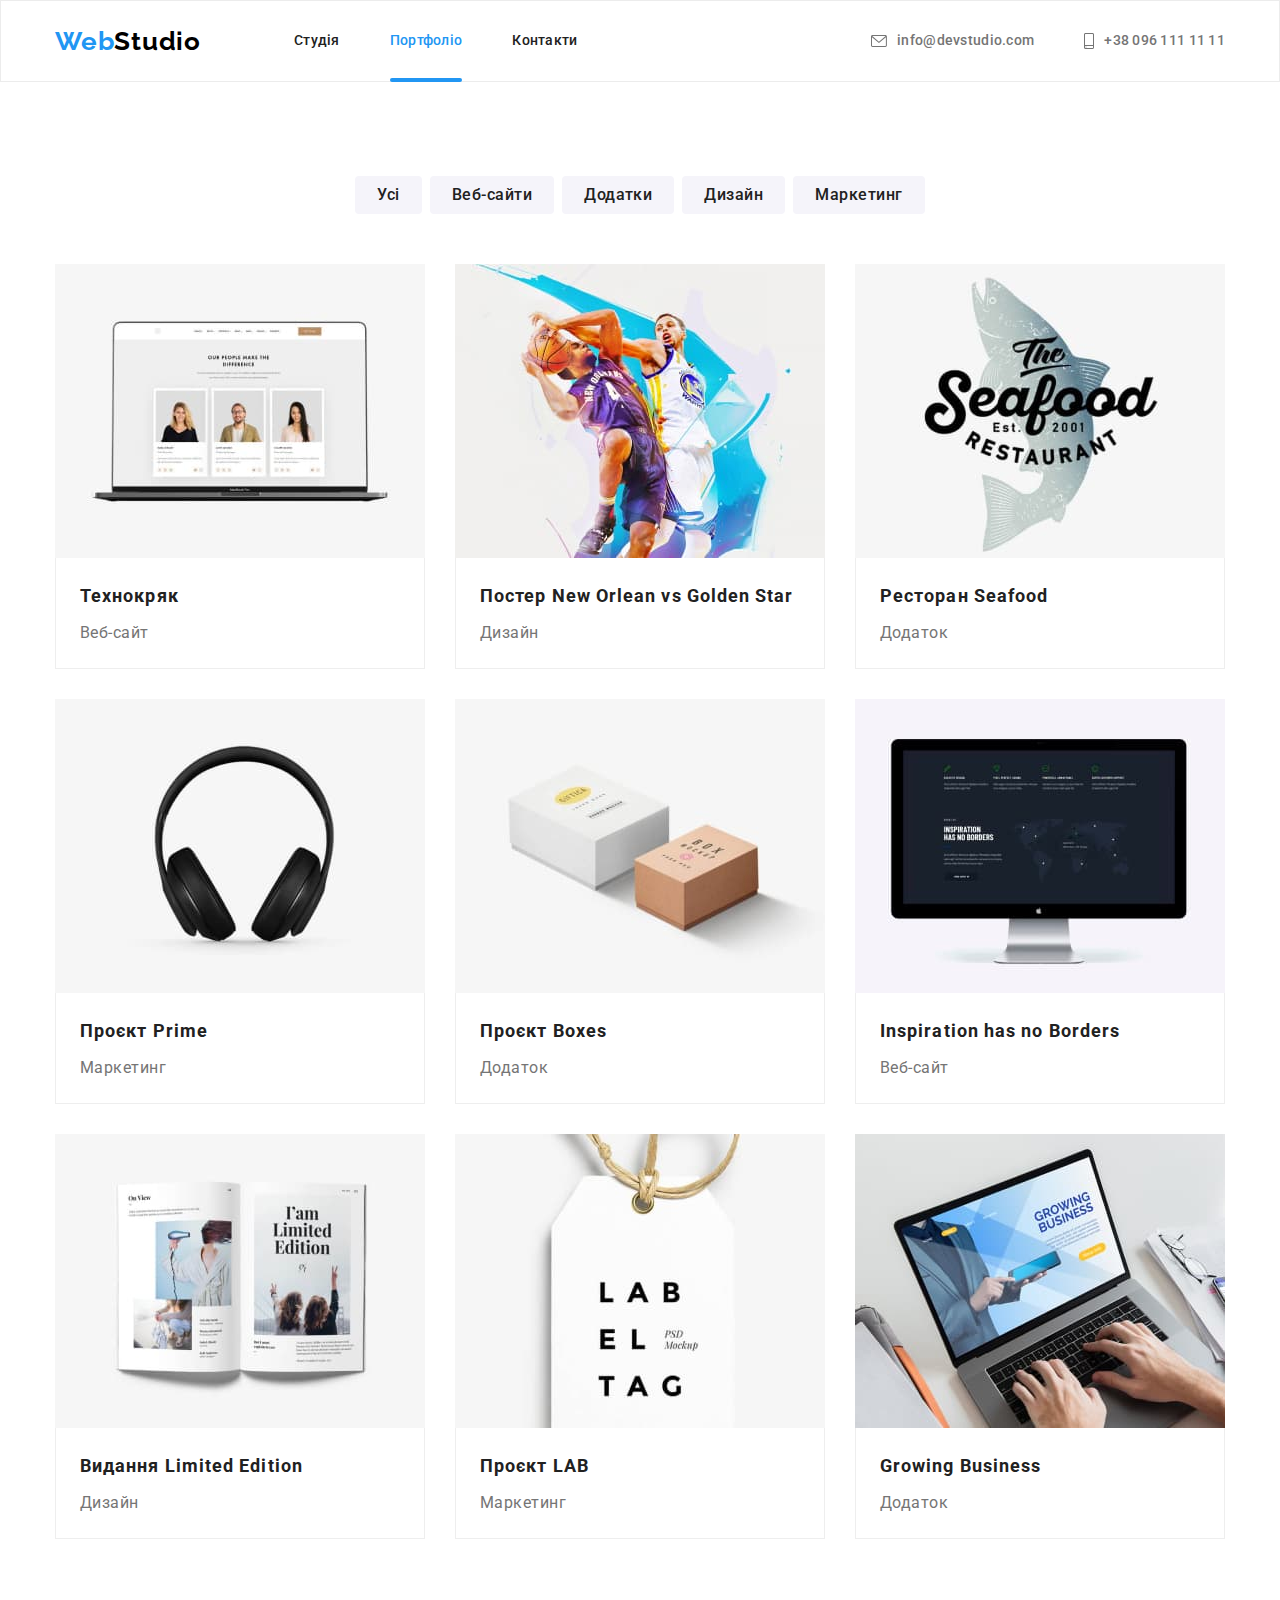
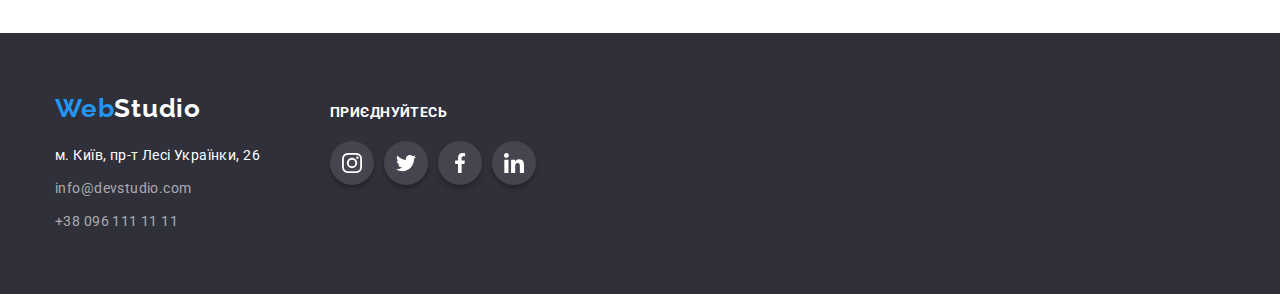
==== portfolio.html @ 8c561cbf "start" ====
<!DOCTYPE html>
<html lang="uk">
<head>
    <meta charset="UTF-8">
    <meta http-equiv="X-UA-Compatible" content="IE=edge">
    <meta name="viewport" content="width=device-width, initial-scale=1.0">
    <title>Portfolio</title>
    <link rel="preconnect" href="https://fonts.googleapis.com">
    <link rel="preconnect" href="https://fonts.gstatic.com" crossorigin>
    <link href="https://fonts.googleapis.com/css2?family=Raleway:wght@700&family=Roboto:wght@400;500;700;900&display=swap"
        rel="stylesheet">
        <link rel="stylesheet" href="https://cdnjs.cloudflare.com/ajax/libs/modern-normalize/1.1.0/modern-normalize.min.css">
    <link rel="stylesheet" href="./css/styles.css">
</head>
<body>
<header class="header">
    <!-- Header Nav -->
    <div class="container container-nav">
        <nav class="nav">
            <a class="logo link" href="./index.html">
                <span class="logo-accent">Web</span>Studio
            </a>
            <ul class="list list-nav">
                <li class="item">
                    <a class="link" href="./index.html">
                        Студія
                    </a>
                </li>
                <li class="item">
                    <a class="link current" href="./portfolio.html">
                        Портфоліо
                    </a>
                </li>
                <li class="item">
                    <a class="link" href="/">
                        Контакти
                    </a>
                </li>
            </ul>
        </nav>
        <ul class="list contacts-nav">
            <li class="item">
                <a class="link" href="maito:info@devstudio.com">
                    <svg class="link-icon" width="16" height="12">
                        <use href="./images/icons.svg#icon-envelope"></use>
                    </svg>
                    info@devstudio.com
                </a>
            </li>
            <li class="item">
                <a class="link" href="tel:+380961111111">
                    <svg class="link-icon" width="10" height="16">
                        <use href="./images/icons.svg#icon-smartphone"></use>
                    </svg>
                    +38 096 111 11 11
                </a>
            </li>
        </ul>
    </div>
</header>
    <main>
        <section class="section-portfolio">
            <!-- Filter portfolio -->
            <h1 hidden>
                Наші роботи
            </h1>
        <div class="container">
            <ul class="list filter-list">
                <li class="item">
                    <button class="filter-button" type="button">
                        Усі
                    </button>
                </li>
                <li class="item">
                    <button class="filter-button" type="button">
                        Веб-сайти
                    </button>
                </li>
                <li class="item">
                    <button class="filter-button" type="button">
                        Додатки
                    </button>
                </li>
                <li class="item">
                    <button class="filter-button" type="button">
                        Дизайн
                    </button>
                </li>
                <li class="item">
                    <button class="filter-button" type="button">
                        Маркетинг
                    </button>
                </li>
            </ul>
            <!-- Main portfolio -->
            <ul class="list portfolio-list">
                <li class="item hover-overlay">
                    <a>
                       <div class="box-overlay">
                        <img src="./images/techno1.jpg" alt="Веб-сайт на ноутбуці" width="370" height="294">
                        <p class="overlay">
                            Ресурс пропонує комплексні пропозиції з різним рівнем функціоналу та сервісів. Все це дозволить відвідувачу отримати
                            вичерпні відомості про компанію чи приватну особу.
                        </p>
                       </div>
                        <div class="portfolio-box">
                            <h2 class="portfolio-title">
                                Технокряк
                            </h2>
                            <p class="portfolio-text">
                                Веб-сайт
                            </p>
                        </div>
                    </a>
                </li>
                <li class="item hover-overlay">
                    <a>
                        <div class="box-overlay">
                            <img src="./images/poster2.jpg" alt="Постер з баскетболістами" width="370" height="294">
                        <p class="overlay">
                            Ресурс пропонує комплексні пропозиції з різним рівнем функціоналу та сервісів. Все це дозволить відвідувачу отримати
                            вичерпні відомості про компанію чи приватну особу.
                        </p>
                        </div>
                        <div class="portfolio-box">
                            <h2 class="portfolio-title">
                                Постер New Orlean vs Golden Star
                            </h2>
                            <p class="portfolio-text">
                                Дизайн
                            </p>
                        </div>
                    </a>
                </li>
                <li class="item hover-overlay">
                    <a>
                        <div class="box-overlay">
                            <img src="./images/seafood3.jpg" alt="Лого ресторану" width="370" height="294">
                        <p class="overlay">
                            Ресурс пропонує комплексні пропозиції з різним рівнем функціоналу та сервісів. Все це дозволить відвідувачу отримати
                            вичерпні відомості про компанію чи приватну особу.
                        </p>
                        </div>
                        <div class="portfolio-box">
                            <h2 class="portfolio-title">
                                Ресторан Seafood
                            </h2>
                            <p class="portfolio-text">
                                Додаток
                            </p>
                        </div>                       
                    </a>
                </li>
                <li class="item hover-overlay">
                    <a>
                        <div class="box-overlay">
                            <img src="./images/prime4.jpg" alt="Навушники" width="370" height="294">
                        <p class="overlay">
                            Ресурс пропонує комплексні пропозиції з різним рівнем функціоналу та сервісів. Все це дозволить відвідувачу отримати
                            вичерпні відомості про компанію чи приватну особу.
                        </p>
                        </div>
                        <div class="portfolio-box">
                            <h2 class="portfolio-title">
                                Проєкт Prime
                            </h2>
                            <p class="portfolio-text">
                                Маркетинг
                            </p>
                        </div>
                    </a>
                </li>
                <li class="item hover-overlay">
                    <a>
                        <div class="box-overlay">
                            <img src="./images/boxes5.jpg" alt="Дві коробки" width="370" height="294">
                        <p class="overlay">
                            Ресурс пропонує комплексні пропозиції з різним рівнем функціоналу та сервісів. Все це дозволить відвідувачу отримати
                            вичерпні відомості про компанію чи приватну особу.
                        </p>
                        </div>
                        <div class="portfolio-box">
                            <h2 class="portfolio-title">
                                Проєкт Boxes
                            </h2>
                            <p class="portfolio-text">
                                Додаток
                            </p>
                        </div>
                    </a>
                </li>
                <li class="item hover-overlay">
                    <a>
                       <div class="box-overlay">
                         <img src="./images/inspiration6.jpg" alt="Монітор з веб-сайтом" width="370" height="294">
                        <p class="overlay">
                            Ресурс пропонує комплексні пропозиції з різним рівнем функціоналу та сервісів. Все це дозволить відвідувачу отримати
                            вичерпні відомості про компанію чи приватну особу.
                        </p>
                       </div>
                        <div class="portfolio-box">
                            <h2 lang="en" class="portfolio-title">
                                Inspiration has no Borders
                            </h2>
                            <p class="portfolio-text">
                                Веб-сайт
                            </p>
                        </div> 
                    </a>
                </li>
                <li class="item hover-overlay">
                    <a>
                        <div class="box-overlay">
                            <img src="./images/limitededition7.jpg" alt="Розгорнута книга" width="370" height="294">
                        <p class="overlay">
                            Ресурс пропонує комплексні пропозиції з різним рівнем функціоналу та сервісів. Все це дозволить відвідувачу отримати
                            вичерпні відомості про компанію чи приватну особу.
                        </p>
                        </div>
                        <div class="portfolio-box">
                            <h2 class="portfolio-title">
                                Видання Limited Edition
                            </h2>
                            <p class="portfolio-text">
                                Дизайн
                            </p>
                        </div>
                    </a>
                </li>
                <li class="item hover-overlay">
                    <a>
                        <div class="box-overlay">
                            <img src="./images/lab8.jpg" alt="Бірка з брендом" width="370" height="294">
                        <p class="overlay">
                            Ресурс пропонує комплексні пропозиції з різним рівнем функціоналу та сервісів. Все це дозволить відвідувачу отримати
                            вичерпні відомості про компанію чи приватну особу.
                        </p>
                        </div>
                        <div class="portfolio-box">
                            <h2 class="portfolio-title">
                                Проєкт LAB
                            </h2>
                            <p class="portfolio-text">
                                Маркетинг
                            </p>
                        </div>
                    </a>
                </li>
                <li class="item hover-overlay">
                    <a>
                        <div class="box-overlay">
                            <img src="./images/business9.jpg" alt="Руки друкують на ноутбуці" width="370" height="294">
                        <p class="overlay">
                            Ресурс пропонує комплексні пропозиції з різним рівнем функціоналу та сервісів. Все це дозволить відвідувачу отримати
                            вичерпні відомості про компанію чи приватну особу.
                        </p>
                        </div>
                        <div class="portfolio-box"><h2 class="portfolio-title">
                            Growing Business
                        </h2>
                        <p class="portfolio-text">
                            Додаток
                        </p>
                    </div>  
                    </a>
                </li>
            </ul>
        </div>
        </section>
    </main>
    <footer class="footer">
        <div class="container">
            <div>
                <a class="logo link footer-logo" href="./index.html">
                    <span class="logo-accent">Web</span>Studio
                </a>
                <address>
                    <a class="link street-contact" href="https://goo.gl/maps/yDgXRb8fHyVBhMKj9" target="_blank"
                        rel="noopener noreferrer nofollow">
                        м. Київ, пр-т Лесі Українки, 26
                    </a>
                    <ul class="list">
                        <li class="mail-list">
                            <a class="link footer-contacts mail" href="mailto:info@devstudio.com">
                                info@devstudio.com
                            </a>
                        </li>
                        <li>
                            <a class="link footer-contacts" href="tel:+380961111111">
                                +38 096 111 11 11
                            </a>
                        </li>
                    </ul>
                </address>
            </div>
            <div class="footer-icon-wrapper">
                <p class="text-footer-social">
                    приєднуйтесь
                </p>
                <ul class="list list-footer-social">
                    <li class="item-social-footer">
                        <a class="link-social link-social-footer" href="">
                            <svg class="icon-social" width="20" height="20px">
                                <use href="./images/icons.svg#icon-instagram-2"></use>
                            </svg>
                        </a>
                    </li>
                    <li class="item-social-footer">
                        <a class="link-social link-social-footer" href="">
                            <svg class="icon-social" width="20" height="20px">
                                <use href="./images/icons.svg#icon-twitter"></use>
                            </svg>
                        </a>
                    </li>
                    <li class="item-social-footer">
                        <a class="link-social link-social-footer" href="">
                            <svg class="icon-social" width="20" height="20px">
                                <use href="./images/icons.svg#icon-facebook"></use>
                            </svg>
                        </a>
                    </li>
                    <li class="item-social-footer">
                        <a class="link-social link-social-footer" href="">
                            <svg class="icon-social" width="20" height="20px">
                                <use href="./images/icons.svg#icon-linkedin"></use>
                            </svg>
                        </a>
                    </li>
                </ul>
            </div>
        </div>
    </footer>
</body>
</html>
---- css/styles.css ----
:root {
    --brandcolor: #2196F3;
    --secondary-accent-color: #188CE8;
    --backgroundcolor: #FFFFFF;
    --text-color: #fff;
    --accent-bcg-color: #2F303A;
    --secondary-bcg-color: #F5F4FA;
    --hcolor: #212121;
    --pcolor: #757575;
    --logocolor: #000000;
}

/* Глобальны зміни */

img {
    display: block;
}

h1,
h2,
h3,
ul,
p {
    margin: 0px 0px;
}

body {
    font-family: Roboto, sans-serif;
    background-color: var(--backgroundcolor);
    color: var(--hcolor);

}



.container {
    width: 1200px;
    margin: 0 auto;
    padding: 0 15px;
}

.list {
    list-style: none;
    padding-left: 0;
}

.link {
    text-decoration: none;
}

/* Студія */

/* Logo head  */

.header {
    border: 1px solid #ECECEC;
}

.container-nav {
    display: flex;
    
}

.logo {
    font-family: 'Raleway';
    font-style: normal;
    font-weight: 700;
    font-size: 26px;
    line-height: 1.19;
    letter-spacing: 0.03em;
    color: var(--logocolor);
}

.logo-accent {
    color: var(--brandcolor);
}

/* Nav */

.nav {
    display: flex;
    align-items: center;
}

.list-nav .link.current {
    position: relative;
    color: var(--brandcolor);
}

.current::after {
    content: "";

    position: absolute;
    left: 0;
    bottom: 0;

    display: block;
    width: 100%;
    height: 4px;

    background-color: var(--brandcolor);
    border-radius: 2px;
    transform:translateY(1px);
}

.list-nav {
    display: flex;
    margin-left: 93px;
}

.list-nav .item + .item {
    margin-left: 50px;
}

.list-nav .link {
    display: block;
    padding-top: 32px;
    padding-bottom: 32px;

    font-family: 'Roboto';
    font-style: normal;
    font-weight: 500;
    font-size: 14px;
    line-height: 1.14;
    letter-spacing: 0.02em;
    color: var(--hcolor);


    transition: color 250ms cubic-bezier(0.4, 0, 0.2, 1);
}

.link:hover, .link:focus {
    color: var(--brandcolor);
}

/* Contacts Nav */

.contacts-nav {
    display: flex;
    margin-left: auto;
}

.contacts-nav .item + .item {
    margin-left: 50px;
}

.contacts-nav .link {
    display: flex;
    justify-content: center;
    align-items: center;
    padding-top: 32px;
    padding-bottom: 32px;

    font-weight: 500;
    font-style: normal;
    line-height: 1.14;
    font-size: 14px;
    color: var(--pcolor);
    letter-spacing: 0.02em;

    transition: color 250ms cubic-bezier(0.4, 0, 0.2, 1);
}
.link:hover,
.link:focus {
    color: var(--brandcolor);
}

.link-icon {
    margin-right: 10px;
    fill: currentColor;
}

/* Main Studio */
.hero {
    margin-right: auto;
    margin-left: auto;
    max-width: 1600px;
    height: 600px;
    padding-top: 200px;
    padding-bottom: 200px;

    background-image: linear-gradient(
    rgba(47, 48, 58, 0.4),
    rgba(47, 48, 58, 0.4)),
    url(../images/hero.jpg);
    background-repeat: no-repeat;
    background-position: center;
    background-size: cover;

    background-color: var(--accent-bcg-color);
    text-align: center;
    

}

.hero-title {
    max-width: 696px;
    margin: 0 auto 30px;

    font-style: normal;
    font-weight: 900;
    font-size: 44px;
    line-height: 1.36;
    letter-spacing: 0.06em;
    text-transform: uppercase;
    color: var(--text-color);
}

.hero-button {
    padding: 10px 32px;
    min-width: 216px;
    
    font-family: 'Roboto';
    font-style: normal;
    font-weight: 700;
    font-size: 16px;
    line-height: 1.88;
    text-align: center;
    letter-spacing: 0.06em;
    color: var(--text-color);
    background-color: var(--brandcolor);
    cursor: pointer;
    border: none;
    box-shadow: 0px 4px 4px rgba(0, 0, 0, 0.15);
    border-radius: 4px;

    transition: color 250ms cubic-bezier(0.4, 0, 0.2, 1);
}

.hero-button:hover,
.hero-button:focus {
    background-color: var(--secondary-accent-color);
}

/*Our advantages */

.visually-hidden {
    position: absolute;
    white-space: nowrap;
    width: 1px;
    height: 1px;
    overflow: hidden;
    border: 0;
    padding: 0;
    clip: rect(0 0 0 0);
    clip-path: inset(50%);
    margin: -1px;
}

.our-advantages {
    padding-top: 94px;
    padding-bottom: 94px;
}

.advantages-list {
    display: flex;
    justify-content: space-between;
}

.advantages-list .item {
    width: 270px;
}

.advantages-list .item+.item {
    margin-left: 30px;
}

.box-icon {
    display: flex;
    justify-content: center;
    align-items: center;
    margin-bottom: 30px;
    width: 270px;
    height: 120px;
    background-color: var(--secondary-bcg-color);
}

.advantages-title {
    margin-bottom: 10px;

    font-style: normal;
    font-size: 14px;
    line-height: 1.14;
    letter-spacing: 0.03em;
    text-transform: uppercase;
}

.advantages-text {
    font-weight: 400;
    font-size: 14px;
    line-height: 1.71;
    letter-spacing: 0.03em;
    color: var(--pcolor)
}

/* We do */

.we-do {
    padding-bottom: 94px;
}

.we-do .list {
    display: flex;
    justify-content: space-between;
}

.we-do-title,
.our-team-title {
    margin-bottom: 50px;

    font-style: normal;
    font-size: 36px;
    line-height: 1.17;
    text-align: center;
    letter-spacing: 0.03em;
}

.box-we-do {
    position: relative;
}

.box-we-do .text {
    position: absolute;
    bottom: 0;

    display: flex;
    align-items: center;
    justify-content: center;

    width: 100%;
    height: 70px;

    font-weight: 700;
    font-size: 14px;
    line-height: 1.14;
    text-align: center;
    letter-spacing: 0.03em;
    text-transform: uppercase;
    color: #FFFFFF;
    background: rgba(47, 48, 58, 0.8);
}

/* our team */
.our-team {
    padding-top: 94px;
    padding-bottom: 94px;
    background-color: var(--secondary-bcg-color);
}

.team-list {
    display: flex;
    justify-content: space-between;
}

.team-list .item {
    padding-bottom: 30px;
    text-align: center;
    background: var(--backgroundcolor);
    box-shadow: 0px 1px 3px rgba(0, 0, 0, 0.12), 
    0px 1px 1px rgba(0, 0, 0, 0.14), 
    0px 2px 1px rgba(0, 0, 0, 0.2);
    border-radius: 0px 0px 4px 4px;
}

.img-team {
    margin-bottom: 30px;
}

.team-name {
    margin-bottom: 10px;

    font-style: normal;
    font-weight: 500;
    font-size: 16px;
    line-height: 1.19;
    letter-spacing: 0.03em;
}

.job-title {
    font-size: 16px;
    line-height: 1.19;
    letter-spacing: 0.03em;
    color: var(--pcolor);
    margin-bottom: 16px;
}

/* social */

.icon-wrapper {
    display: flex;
    justify-content: center;
    align-items: center;
    
}

.link-social {
    display: flex;
    align-items: center;
    justify-content: center;
    width: 44px;
    height: 44px;
    cursor: pointer;
    color: #afb1b8;
    border-radius: 50%;

    transition: color 250ms cubic-bezier(0.4, 0, 0.2, 1),
    background-color 250ms cubic-bezier(0.4, 0, 0.2, 1);
}

.link-social:hover,
.link-social:focus {
    color: var(--backgroundcolor);
    background-color: var(--brandcolor);
}

.link-social:not(:last-child) {
    margin-right: 10px;
}

.icon-social {
    display: flex;
    justify-content: center;
    align-items: center;
    fill: currentColor;
}

/* Section clients */

.section-clients {
    padding-top: 94px;
    padding-bottom: 94px;
}

.list-icon {
    display: flex;
}

.list-icon .item:not(:last-child) {
    margin-right: 30px;
}

.link-clients {
    display: flex;
    justify-content: center;
    align-items: center;
    width: 170px;
    height: 92px;
    gap: 30px;
    border: 1px solid #AFB1B8;
    color: #AFB1B8;

    transition: color 250ms cubic-bezier(0.4, 0, 0.2, 1),
    border 250ms cubic-bezier(0.4, 0, 0.2, 1);
}

.link-clients:hover,
.link-clients:focus {
    color: var(--brandcolor);
    border: 1px solid var(--brandcolor);
}

.icon-clients {
    fill: currentColor;
}

/* Footer */

.footer {
    padding-top: 60px;
    padding-bottom: 60px;
    background-color: var(--accent-bcg-color) ;
}

.footer .container {
    display: flex;
    align-items: baseline;
}

.footer-logo {
    display: inline-block;
    margin-bottom: 20px;
    color: var(--text-color);
}

.street-contact {
    display: inline-block;
    margin-bottom: 9px;

    font-style: normal;
    font-weight: 400;
    font-size: 14px;
    line-height: 1.71;
    letter-spacing: 0.03em;
    color: var(--text-color);

    transition: color 250ms cubic-bezier(0.4, 0, 0.2, 1);
}

.mail-list {
    margin-bottom: 9px;
}

.footer-contacts {
    font-style: normal;
    font-weight: 400;
    font-size: 14px;
    line-height: 1.71;
    letter-spacing: 0.03em;
    color: rgba(255, 255, 255, 0.6);

    transition: color 250ms cubic-bezier(0.4, 0, 0.2, 1);
}

/* Footer social link */

.footer-icon-wrapper {
    margin-left: 70px;
}

.text-footer-social {
    font-style: normal;
    font-weight: 700;
    font-size: 14px;
    line-height: 1.14;
    letter-spacing: 0.03em;
    text-transform: uppercase;
    color: #FFFFFF;
}

.list-footer-social {
    display: flex;
    margin-top: 20px;
}

.link-social-footer {
    color: #FFFFFF;
    background-color: rgba(255, 255, 255, 0.1);
    box-shadow: 0px 4px 4px rgb(0, 0, 0, 0.25);


}

.item-social-footer:not(:last-child){
    margin-right: 10px;
}

/* Portfolio */

/* Filter */

.section-portfolio {
    padding-top: 94px;
    padding-bottom: 94px;
}

.filter-list {
    margin-bottom: 50px;
    display: flex;
    justify-content: center;
}

.filter-list .item + .item {
    margin-left: 8px;
}

.filter-button {
    padding: 6px 22px;

    font-family: 'Roboto';
    font-style: normal;
    font-weight: 500;
    font-size: 16px;
    line-height: 1.62;
    text-align: center;
    letter-spacing: 0.03em;
    color: var(--hcolor);
    border: none;
    background-color: var(--secondary-bcg-color);
    cursor: pointer;
    border-radius: 4px;

    transition: color 250ms cubic-bezier(0.4, 0, 0.2, 1),
    background-color 250ms cubic-bezier(0.4, 0, 0.2, 1),
    box-shadow 250ms cubic-bezier(0.4, 0, 0.2, 1);
}

.filter-button:hover,
.filter-button:focus {
    color: #FFFFFF;
    background-color: var(--brandcolor);
    box-shadow: 0px 3px 1px rgba(0, 0, 0, 0.1), 0px 1px 2px rgba(0, 0, 0, 0.08), 0px 2px 2px rgba(0, 0, 0, 0.12);
    
}

/* Portfolio cards */

.portfolio-list .item {
    transition: box-shadow 250ms cubic-bezier(0.4, 0, 0.2, 1);
}

.portfolio-list .item:hover {
    box-shadow: 0px 1px 1px rgba(0, 0, 0, 0.12), 0px 4px 4px rgba(0, 0, 0, 0.06), 1px 4px 6px rgba(0, 0, 0, 0.16);
}

.portfolio-list {
    display: flex;
    flex-wrap: wrap;
    gap: 30px;
}

.portfolio-box {
    padding: 20px 24px;
    border-right: 1px solid #EEEEEE;
    border-bottom: 1px solid #EEEEEE;
    border-left: 1px solid #EEEEEE;
}

.portfolio-title {
    margin-bottom: 4px;

    font-size: 18px;
    line-height: 2;
    letter-spacing: 0.06em;
}

.portfolio-text {
    font-size: 16px;
    line-height: 30px;
    letter-spacing: 0.03em;
    color: var(--pcolor);
    
}

.box-overlay{
    position: relative;
    overflow: hidden;
}

.overlay {
    position: absolute;
    left: 0;
    top: 0;

    padding: 63px 24px;

    font-weight: 400;
    font-size: 18px;
    line-height: 1.55;    
    letter-spacing: 0.03em;
    color: #FFFFFF;
    background-color: rgba(33, 150, 243, 0.9);

    transform: translateY(101%);
    transition: transform 250ms cubic-bezier(0.4, 0, 0.2, 1);
}

.hover-overlay:hover .overlay {
    transform: translateY(0);
}

/* Modal window backdrop */

.backdrop {
    position: fixed;
    top: 0;
    left: 0;

    width: 100%;
    height: 100%;
    
    background: rgba(0, 0, 0, 0.5);
    transition: opacity 300ms cubic-bezier(0.4, 0, 0.2, 1), 
    visibility 300ms cubic-bezier(0.4, 0, 0.2, 1);
    
}

.backdrop.is-hidden {
    opacity: 0;
    pointer-events: none;
    visibility: hidden;
}

.backdrop.is-hidden .modal {
    transform: perspective(600px) translate(0%, -100%) rotateX(60deg);
}

.modal {
    position: absolute;
    top: 50%;
    left: 50%;
    transform: translate(-50%, -50%);

    min-width: 528px;
    min-height: 581px;

    background: #FFFFFF;
    box-shadow: 0px 1px 3px rgba(0, 0, 0, 0.12), 0px 1px 1px rgba(0, 0, 0, 0.14), 0px 2px 1px rgba(0, 0, 0, 0.2);
    border-radius: 4px;
    transition: transform 300ms cubic-bezier(0.4, 0, 0.2, 1);
    }

.button-modal {
   position: absolute;
   top: 8px;
   right: 8px;
   display: flex;
   align-items: center;
   justify-content: center;
   
    width: 30px;
    height: 30px;

    border: 1px solid rgba(0, 0, 0, 0.1);
    border-radius: 50%;
    background-color: #FFF;
    cursor: pointer;
}
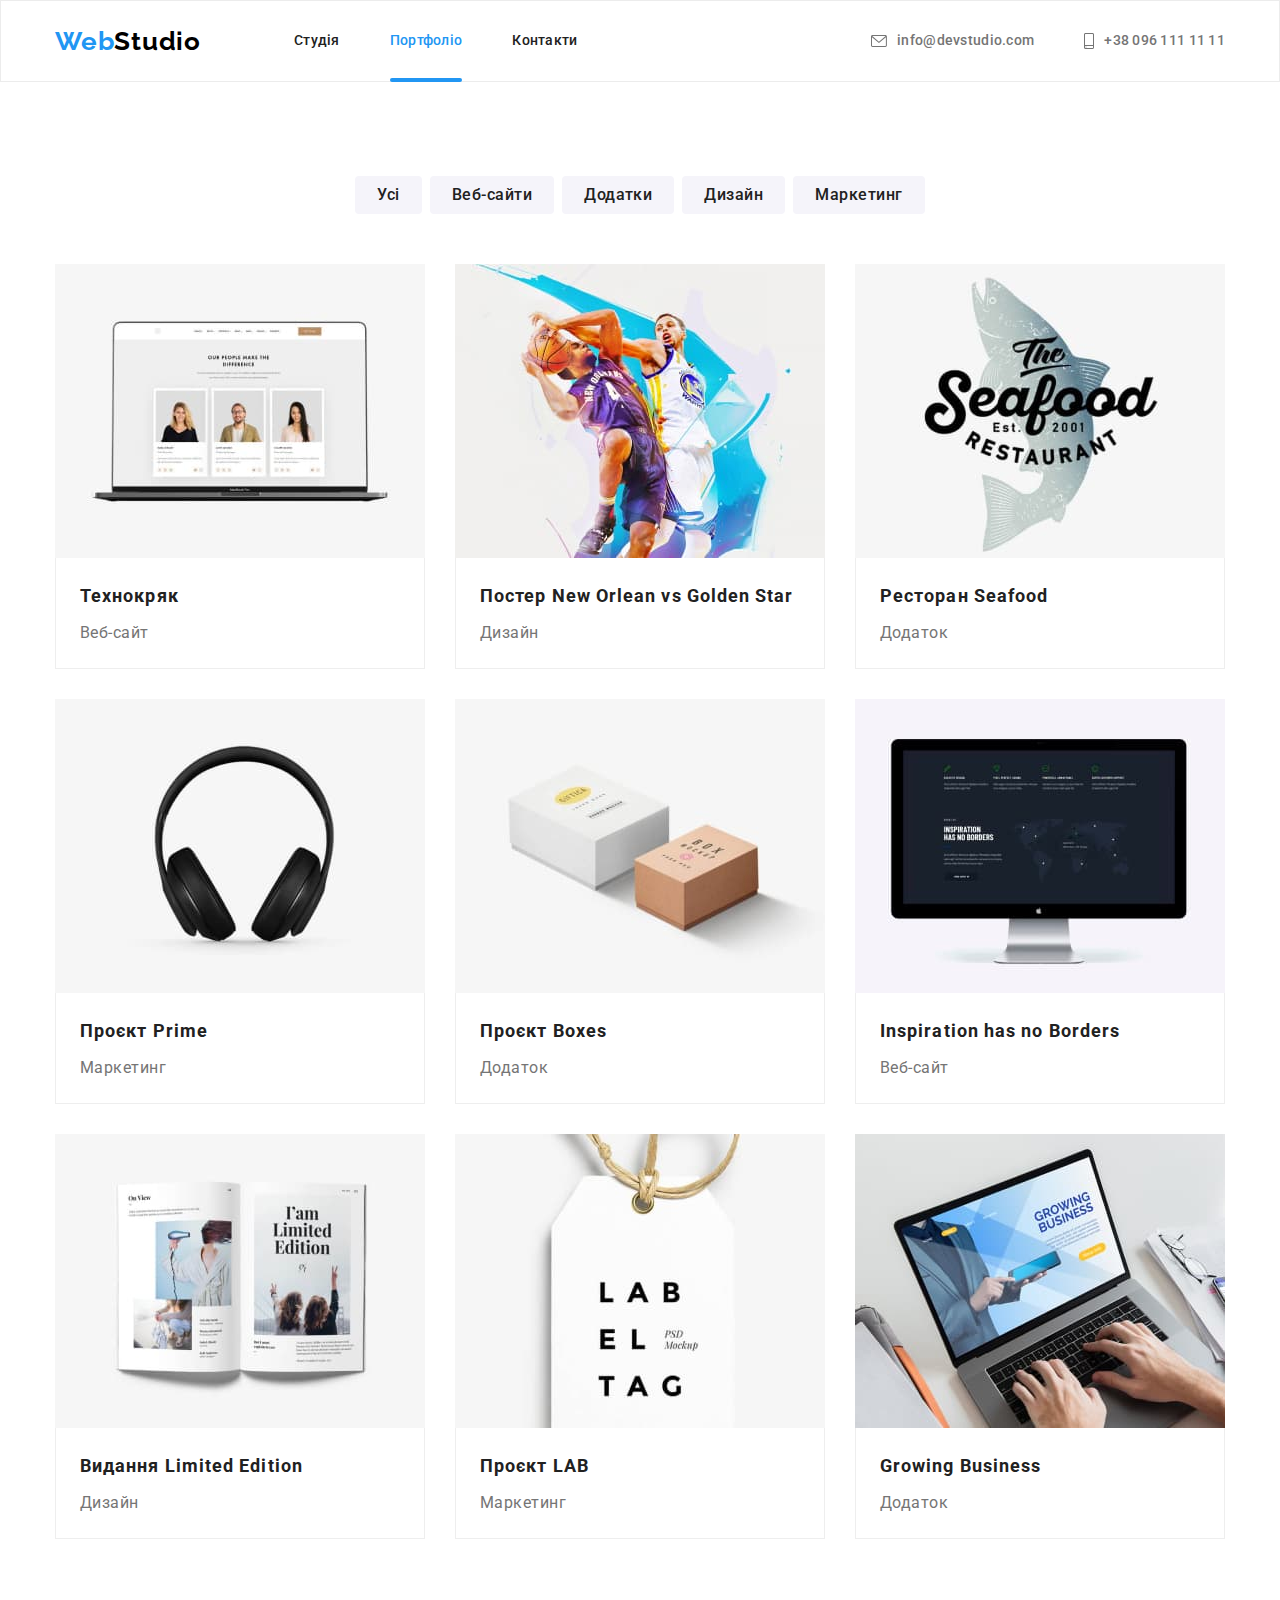
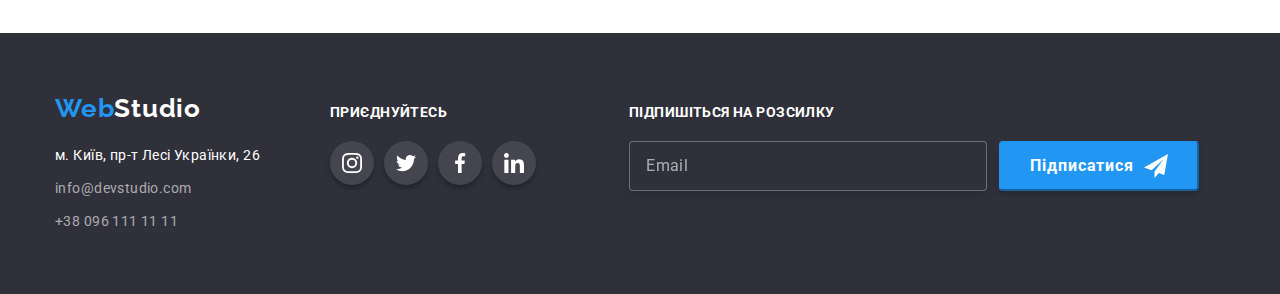
==== commit 16820f2a: "form" ====
--- a/portfolio.html
+++ b/portfolio.html
@@ -328,6 +328,23 @@
                     </li>
                 </ul>
             </div>
+            <!-- Form Footer -->
+            <form class="form-footer">
+                <p class="text">
+                    Підпишіться на розсилку
+                </p>
+                <div class="form-field">
+                    <label>
+                        <input type="email" name="email" placeholder="Email">
+                    </label>
+                    <button class="form-button" type="submit">
+                        <span class="text-form-button">Підписатися</span>
+                        <svg class="icon" width="24" height="24px">
+                            <use href="./images/icons.svg#icon-send"></use>
+                        </svg>
+                    </button>
+                </div>
+            </form>
         </div>
     </footer>
 </body>
--- a/css/styles.css
+++ b/css/styles.css
@@ -681,7 +681,7 @@
 }
 
 .backdrop.is-hidden .modal {
-    transform: perspective(600px) translate(0%, -100%) rotateX(60deg);
+    transform: perspective(600px) translate(-50%, -50%) rotateX(60deg);
 }
 
 .modal {
@@ -714,4 +714,234 @@
     border-radius: 50%;
     background-color: #FFF;
     cursor: pointer;
+}
+
+.button-modal:focus,
+.button-modal:hover {
+    fill: var(--brandcolor)
+}
+
+/* Modal Form */
+
+.form-modal {
+    display: flex;
+    flex-direction: column;
+    padding: 40px;
+}
+
+.form-title {
+    display: block;
+    text-align: center;
+    margin-bottom: 12px;
+    letter-spacing: 0.03em;
+}
+
+.form-field-modal {
+    position: relative;
+    display: flex;
+    flex-direction: column;
+    margin-bottom: 10px;
+}
+
+.input-modal {
+    
+    display: block;
+    width: 100%;
+    height: 40px;
+    padding-left: 42px;
+    border: 1px solid rgba(33, 33, 33, 0.2);
+    border-radius: 4px;
+    outline: none;
+    transition: border-color 250ms cubic-bezier(0.4, 0, 0.2, 1);
+}
+
+.input-modal:focus {
+    border-color: var(--brandcolor);
+}
+
+.icon-input {
+    position: absolute;
+    bottom: 11px;
+    left: 12px;
+}
+
+.input-modal:focus~.icon-input {
+    fill: var(--brandcolor);
+}
+
+.text-form-modal {
+    margin-bottom: 4px;
+    font-weight: 400;
+    font-size: 12px;
+    line-height: 14px;
+    letter-spacing: 0.01em;
+    color: #757575;
+}
+.textarea {
+    resize: none;
+    height: 120px;
+    padding: 12px 16px;
+    
+    border: 1px solid rgba(33, 33, 33, 0.2);
+    border-radius: 4px;
+    outline: none;
+    transition: border-color 250ms cubic-bezier(0.4, 0, 0.2, 1);
+}
+
+.textarea:focus {
+    border-color: var(--brandcolor);
+}
+
+
+/* Checkbox */
+
+.check {
+    display: flex;
+    align-items: center;
+    flex-direction: row;
+    width: 424px;
+    margin-left: auto;
+    margin-right: auto;
+    margin-top: 20px;
+    margin-bottom: 30px;
+}
+
+.check-text,
+.check-text-link {
+    margin-left: 7px;
+    font-weight: 400;
+    font-size: 14px;
+    line-height: 1.71;
+    letter-spacing: 0.03em;
+    color: #757575;
+}
+
+.check-text-link {
+    margin-left: 0;
+}
+
+.check-input {
+    position: absolute;
+    -moz-appearance: none;
+    -webkit-appearance: none;
+    appearance: none;
+}
+
+.check-box {
+    display: inline-block;
+    width: 16px;
+    height: 15px;
+    border: 2px solid #212121;
+    border-radius: 2px;
+
+    transition: background-color 250ms cubic-bezier(0.4, 0, 0.2, 1),
+    border-color 250ms cubic-bezier(0.4, 0, 0.2, 1);
+}
+
+.check-input:checked + .check-box {
+    background-color: #2196F3;
+    border-color: #2196F3;
+    background-image: url(../images/icon\ check.svg);
+    background-size: contain;
+    background-origin: border-box;
+}
+
+.check-text-link {
+    color: var(--brandcolor);
+}
+
+.textarea::placeholder {
+    font-weight: 400;
+    font-size: 12px;
+    line-height: 14px;
+    letter-spacing: 0.01em;
+    color: rgba(117, 117, 117, 0.5);
+}
+
+/* Button Form */
+
+.modal-button {
+    display: block;
+    margin-right: auto;
+    margin-left: auto;
+}
+
+
+/* Form footer */
+
+.form-footer {
+    width: 570px;
+    margin-left: 93px;
+}
+
+.form-footer .text {
+    font-weight: 700;
+    font-size: 14px;
+    line-height: 1.14;
+    letter-spacing: 0.03em;
+    text-transform: uppercase;
+    color: #FFFFFF;
+}
+
+.form-field {
+    display: flex;
+    margin-top: 20px;
+}
+
+.form-field input {
+    padding: 0;
+    padding-left: 16px;
+    width: 358px;
+    height: 50px;
+    background-color: var(--accent-bcg-color);
+    border: 1px solid rgba(255, 255, 255, 0.3);
+    filter: drop-shadow(0px 4px 4px rgba(0, 0, 0, 0.15));
+    border-radius: 4px;
+    color: #FFFFFF
+}
+
+.form-field input::placeholder {
+    font-family: 'Roboto';
+    font-style: normal;
+    font-weight: 400;
+    font-size: 16px;
+    line-height: 1.25;
+    letter-spacing: 0.03em;
+    color: rgba(255, 255, 255, 0.6);
+}
+
+.form-button {
+    display: flex;
+    align-items: center;
+    justify-content: center;
+    width: 200px;
+    height: 50px;
+    padding: 10px 28px;
+    margin-left: auto;
+    border-color: var(--brandcolor);
+    background-color: var(--brandcolor);
+    box-shadow: 0px 4px 4px rgba(0, 0, 0, 0.15);
+    border-radius: 4px;
+    cursor: pointer;
+    transition: background-color 250ms cubic-bezier(0.4, 0, 0.2, 1),
+    border-color 250ms cubic-bezier(0.4, 0, 0.2, 1)
+    box-shadow 250ms cubic-bezier(0.4, 0, 0.2, 1);
+}
+
+.form-button:hover,
+.form-button:focus {
+    background-color: #188CE8;
+    border-color: #188CE8;
+}
+
+.form-button .icon {
+    margin-left: 10px;
+}
+
+.text-form-button {
+    font-weight: 700;
+    font-size: 16px;
+    line-height: 1.88;
+    letter-spacing: 0.06em;
+    color: #FFFFFF;
 }